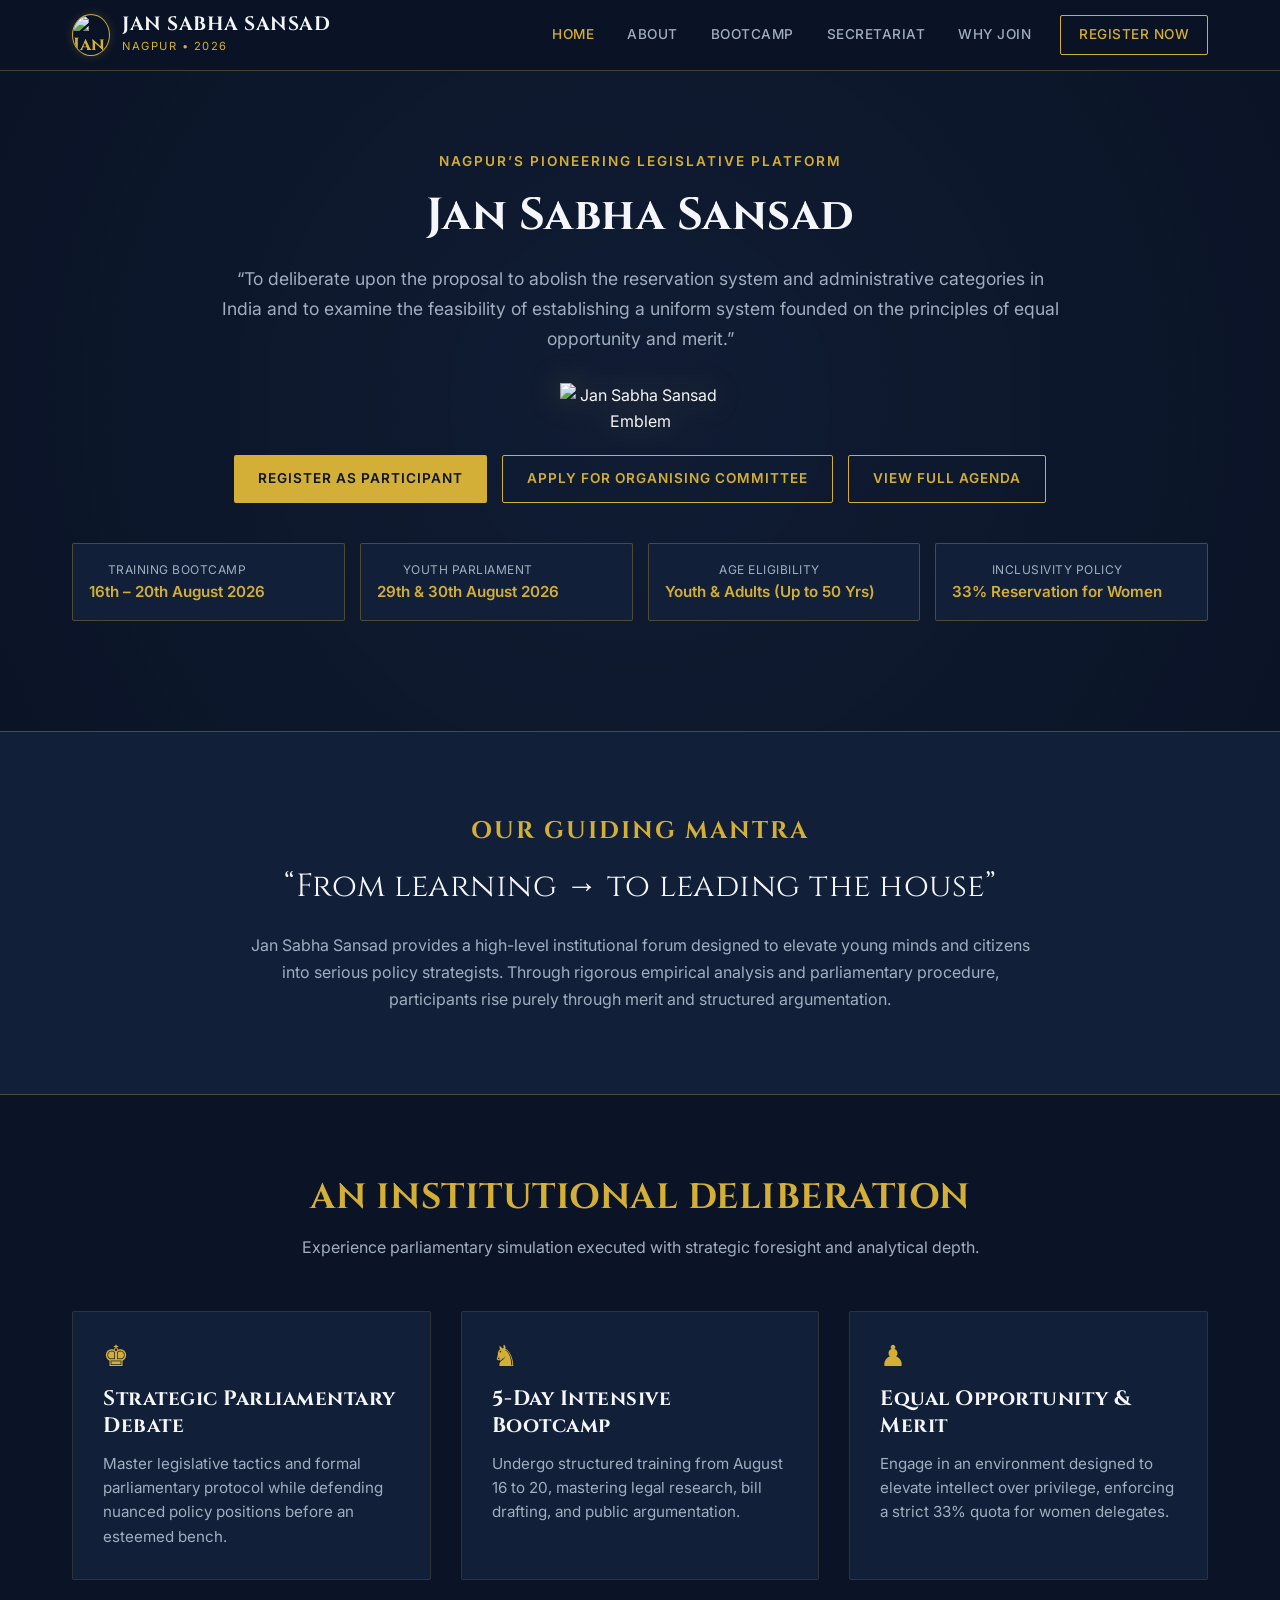
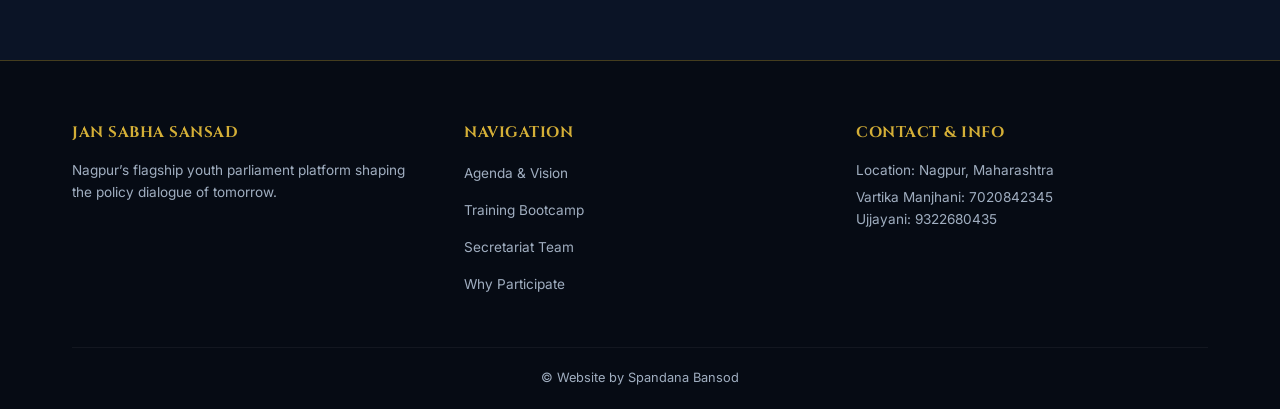
==== index.html @ 9292db88 "file added" ====
<!DOCTYPE html>
<html lang="en">
<head>
  <meta charset="UTF-8">
  <meta name="viewport" content="width=device-width, initial-scale=1.0">
  <title>Jan Sabha Sansad (JSS) | Flagship Youth Parliament</title>
  <link rel="stylesheet" href="css/styles.css">
  <link href="https://fonts.googleapis.com/css2?family=Cinzel:wght@500;700&family=Inter:wght@400;600&display=swap" rel="stylesheet">
</head>
<body>

<header>
  <div class="container nav-container">
    <div class="brand-logo">
      <div class="brand-icon">
        <img src="C:\Users\SPANDANA\Pictures\Screenshots\Screenshot 2026-08-14 153156.png" alt="Jan Sabha Sansad Logo" class="brand-img">
    </div>
      <div class="brand-text">
        <h1>JAN SABHA SANSAD</h1>
        <span>Nagpur • 2026</span>
        
      </div>
    </div>
    

    <button class="hamburger" aria-label="Toggle navigation menu" aria-expanded="false">
      <span class="hamburger-line"></span>
      <span class="hamburger-line"></span>
      <span class="hamburger-line"></span>
    </button>

    <ul class="nav-menu">
      <li><a href="index.html" class="nav-link">Home</a></li>
      <li><a href="about.html" class="nav-link">About</a></li>
      <li><a href="training.html" class="nav-link">Bootcamp</a></li>
      <li><a href="secretariat.html" class="nav-link">Secretariat</a></li>
      <li><a href="why-participate.html" class="nav-link">Why Join</a></li>
      <li><a href="https://docs.google.com/forms/d/e/1FAIpQLSc58LEBp6vYwB91PsTqLuGEHHHrVG1GE3CDFRbxHKaI1CBS5w/viewform?usp=header" target="_blank" rel="noopener" class="nav-link nav-cta">Register Now</a></li>
    </ul>
  </div>
</header>
<div id="navOverlay" class="nav-overlay"></div>

  <section class="section" style="text-align: center; background: radial-gradient(circle at center, rgba(18, 31, 56, 0.8) 0%, rgba(11, 20, 38, 1) 100%);">
    <div class="container">
      <p style="color: var(--gold-primary); letter-spacing: 2px; font-weight: 600; text-transform: uppercase; font-size: clamp(0.75rem, 2vw, 0.85rem); margin-bottom: 15px;">Nagpur’s Pioneering Legislative Platform</p>
      <h1 style="font-size: clamp(1.8rem, 5vw, 2.8rem); line-height: 1.25; max-width: 900px; margin: 0 auto 20px auto; color: var(--text-light);">
        Jan Sabha Sansad
      </h1>
      <p style="max-width: 850px; margin: 0 auto 30px auto; color: var(--text-muted); font-size: clamp(0.95rem, 2vw, 1.1rem); line-height: 1.7;">
        “To deliberate upon the proposal to abolish the reservation system and administrative categories in India and to examine the feasibility of establishing a uniform system founded on the principles of equal opportunity and merit.”
      </p>
      <div style="margin-bottom: 20px;">
  <img src="C:\Users\SPANDANA\Downloads\image-removebg-preview.png" alt="Jan Sabha Sansad Emblem" style="width: min(160px, 40vw); height: auto; margin: 0 auto; filter: drop-shadow(0 0 15px rgba(212, 175, 55, 0.3));">
</div>

      <div class="btn-group">
        <a href="https://docs.google.com/forms/d/e/1FAIpQLSc58LEBp6vYwB91PsTqLuGEHHHrVG1GE3CDFRbxHKaI1CBS5w/viewform?usp=header" target="_blank" rel="noopener" class="btn btn-gold">Register as Participant</a>
        <a href="https://forms.gle/Hen5eWdCSQggNxdBA" target="_blank" rel="noopener" class="btn btn-outline">Apply for Organising Committee</a>
        <a href="about.html" class="btn btn-outline">View Full Agenda</a>
      </div>

      <div class="badge-bar">
        <div class="badge">
          <div>
            <span class="badge-title">Training Bootcamp</span>
            <span class="badge-value">16th – 20th August 2026</span>
          </div>
        </div>
        <div class="badge">
          <div>
            <span class="badge-title">Youth Parliament</span>
            <span class="badge-value">29th & 30th August 2026</span>
          </div>
        </div>
        <div class="badge">
          <div>
            <span class="badge-title">Age Eligibility</span>
            <span class="badge-value">Youth & Adults (Up to 50 Yrs)</span>
          </div>
        </div>
        <div class="badge">
          <div>
            <span class="badge-title">Inclusivity Policy</span>
            <span class="badge-value">33% Reservation for Women</span>
          </div>
        </div>
      </div>
    </div>
  </section>

  <section class="section" style="background: var(--bg-card); border-top: 1px solid var(--border-gold); border-bottom: 1px solid var(--border-gold);">
    <div class="container" style="text-align: center;">
      <h2 style="color: var(--gold-primary); font-size: clamp(1.2rem, 3vw, 1.5rem); letter-spacing: 2px; text-transform: uppercase; margin-bottom: 10px;">Our Guiding Mantra</h2>
      <p class="serif-text" style="font-size: clamp(1.4rem, 4vw, 2rem); color: var(--text-light); margin-bottom: 20px;">“From learning → to leading the house”</p>
      <p style="max-width: 800px; margin: 0 auto; color: var(--text-muted); font-size: clamp(0.9rem, 2vw, 1rem); line-height: 1.7;">
        Jan Sabha Sansad provides a high-level institutional forum designed to elevate young minds and citizens into serious policy strategists. Through rigorous empirical analysis and parliamentary procedure, participants rise purely through merit and structured argumentation.
      </p>
    </div>
  </section>

  <section class="section">
    <div class="container">
      <h2 class="section-title">An Institutional Deliberation</h2>
      <p class="section-subtitle">Experience parliamentary simulation executed with strategic foresight and analytical depth.</p>

      <div class="card-grid">
        <div class="card">
          <div class="card-icon">♚</div>
          <h3>Strategic Parliamentary Debate</h3>
          <p>Master legislative tactics and formal parliamentary protocol while defending nuanced policy positions before an esteemed bench.</p>
        </div>
        <div class="card">
          <div class="card-icon">♞</div>
          <h3>5-Day Intensive Bootcamp</h3>
          <p>Undergo structured training from August 16 to 20, mastering legal research, bill drafting, and public argumentation.</p>
        </div>
        <div class="card">
          <div class="card-icon">♟</div>
          <h3>Equal Opportunity & Merit</h3>
          <p>Engage in an environment designed to elevate intellect over privilege, enforcing a strict 33% quota for women delegates.</p>
        </div>
      </div>
    </div>
  </section>

  <footer>
    <div class="container">
      <div class="footer-grid">
        <div class="footer-col">
          <h4>Jan Sabha Sansad</h4>
          <p style="color: var(--text-muted); font-size: 0.85rem;">Nagpur’s flagship youth parliament platform shaping the policy dialogue of tomorrow.</p>
        </div>
        <div class="footer-col">
          <h4>Navigation</h4>
          <ul class="footer-links">
            <li><a href="about.html">Agenda & Vision</a></li>
            <li><a href="training.html">Training Bootcamp</a></li>
            <li><a href="secretariat.html">Secretariat Team</a></li>
            <li><a href="why-participate.html">Why Participate</a></li>
          </ul>
        </div>
        <div class="footer-col">
          <h4>Contact & Info</h4>
          <p style="color: var(--text-muted); font-size: 0.85rem; margin-bottom: 5px;">Location: Nagpur, Maharashtra</p>
          <p style="color: var(--text-muted); font-size: 0.85rem;">Vartika Manjhani: 7020842345</p>
          <p style="color: var(--text-muted); font-size: 0.85rem;">Ujjayani: 9322680435</p>

</p>

        </div>
      </div>
      <div class="copyright">
        &copy; Website by Spandana Bansod
      </div>
    </div>
  </footer>

  <script src="js/main.js"></script>
</body>
</html>
---- css/styles.css ----
/* ==========================================================================
   Jan Sabha Sansad (JSS) - Global Institutional Stylesheet (Fully Responsive)
   ========================================================================== */

:root {
  --bg-dark: #0b1426;
  --bg-card: #121f38;
  --bg-card-hover: #182846;
  --gold-primary: #d4af37;
  --gold-secondary: #c9a227;
  --gold-muted: rgba(212, 175, 55, 0.15);
  --text-light: #f4f6f9;
  --text-muted: #a0aec0;
  --border-gold: rgba(212, 175, 55, 0.3);
  --font-serif: "Cinzel", "Playfair Display", Georgia, serif;
  --font-sans: "Inter", -apple-system, BlinkMacSystemFont, "Segoe UI", Roboto, sans-serif;
  --transition: all 0.3s cubic-bezier(0.16, 1, 0.3, 1);
}

* {
  box-sizing: border-box;
  margin: 0;
  padding: 0;
}

html {
  scroll-behavior: smooth;
}

body {
  background-color: var(--bg-dark);
  color: var(--text-light);
  font-family: var(--font-sans);
  line-height: 1.6;
  position: relative;
  width: 100%;
  min-height: 100vh;
}

/* Subtly Textured Background with Pattern Motif */
body::before {
  content: "";
  position: fixed;
  top: 0;
  left: 0;
  width: 100%;
  height: 100%;
  background-image: radial-gradient(rgba(212, 175, 55, 0.05) 1px, transparent 0);
  background-size: clamp(20px, 4vw, 32px) clamp(20px, 4vw, 32px);
  pointer-events: none;
  z-index: -1;
}

h1, h2, h3, h4, .serif-text {
  font-family: var(--font-serif);
  letter-spacing: 0.5px;
  overflow-wrap: break-word;
  word-wrap: break-word;
  hyphens: auto;
}

a {
  color: inherit;
  text-decoration: none;
}

img {
  max-width: 100%;
  height: auto;
  display: block;
}

/* Layout Helpers */
.container {
  width: 100%;
  max-width: 1200px;
  margin: 0 auto;
  padding: 0 clamp(16px, 4vw, 32px);
}

.section {
  padding: clamp(40px, 8vw, 80px) 0;
}

.section-title {
  font-size: clamp(1.5rem, 4vw, 2.2rem);
  color: var(--gold-primary);
  text-align: center;
  margin-bottom: 15px;
  position: relative;
  text-transform: uppercase;
  line-height: 1.3;
}

.section-subtitle {
  text-align: center;
  color: var(--text-muted);
  max-width: 700px;
  margin: 0 auto clamp(30px, 5vw, 50px) auto;
  font-size: clamp(0.9rem, 2vw, 1rem);
  line-height: 1.6;
}

/* Header & Navigation */
header {
  background: rgba(11, 20, 38, 0.95);
  backdrop-filter: blur(10px);
  -webkit-backdrop-filter: blur(10px);
  border-bottom: 1px solid var(--border-gold);
  position: sticky;
  top: 0;
  z-index: 1000;
  width: 100%;
}

.nav-container {
  display: flex;
  justify-content: space-between;
  align-items: center;
  min-height: 70px;
  padding-top: 10px;
  padding-bottom: 10px;
}

.brand-logo {
  display: flex;
  align-items: center;
  gap: 12px;
  z-index: 1001;
}

.brand-icon {
  width: 38px;
  height: 38px;
  display: flex;
  align-items: center;
  justify-content: center;
  color: var(--gold-primary);
  font-family: var(--font-serif);
  font-weight: bold;
  font-size: 1.1rem;
  flex-shrink: 0;
}

.brand-text h1 {
  font-size: clamp(1rem, 2.5vw, 1.2rem);
  color: var(--text-light);
  line-height: 1.1;
  white-space: nowrap;
}

.brand-text span {
  font-size: 0.7rem;
  color: var(--gold-primary);
  letter-spacing: 1.5px;
  text-transform: uppercase;
  display: block;
  margin-top: 2px;
}

.nav-menu {
  display: flex;
  align-items: center;
  gap: clamp(12px, 2vw, 25px);
  list-style: none;
}

.nav-link {
  font-size: 0.85rem;
  font-weight: 500;
  color: var(--text-muted);
  transition: var(--transition);
  text-transform: uppercase;
  letter-spacing: 0.5px;
  padding: 8px 4px;
  display: inline-block;
}

.nav-link:hover, .nav-link.active {
  color: var(--gold-primary);
}

.nav-cta {
  border: 1px solid var(--gold-primary);
  padding: 8px 18px;
  color: var(--gold-primary) !important;
  border-radius: 2px;
  white-space: nowrap;
}

.nav-cta:hover {
  background: var(--gold-primary);
  color: var(--bg-dark) !important;
}

/* Hamburger Menu Button */
.hamburger {
  display: none;
  background: transparent;
  border: none;
  cursor: pointer;
  padding: 10px;
  z-index: 1001;
  flex-direction: column;
  justify-content: space-around;
  width: 44px;
  height: 44px;
}

.hamburger-line {
  width: 24px;
  height: 2px;
  background-color: var(--gold-primary);
  transition: var(--transition);
  margin: 0 auto;
}

/* Hamburger Animation States */
.hamburger.active .hamburger-line:nth-child(1) {
  transform: translateY(7px) rotate(45deg);
}

.hamburger.active .hamburger-line:nth-child(2) {
  opacity: 0;
}

.hamburger.active .hamburger-line:nth-child(3) {
  transform: translateY(-7px) rotate(-45deg);
}

/* Buttons & Touch Targets */
.btn {
  display: inline-flex;
  align-items: center;
  justify-content: center;
  min-height: 48px;
  padding: 12px 24px;
  font-weight: 600;
  text-transform: uppercase;
  letter-spacing: 1px;
  font-size: 0.85rem;
  border-radius: 2px;
  transition: var(--transition);
  cursor: pointer;
  border: none;
  text-align: center;
  width: auto;
}

.btn-gold {
  background: var(--gold-primary);
  color: var(--bg-dark);
}

.btn-gold:hover, .btn-gold:focus-visible {
  background: #e5be3b;
  box-shadow: 0 0 15px rgba(212, 175, 55, 0.4);
}

.btn-outline {
  background: transparent;
  color: var(--gold-primary);
  border: 1px solid var(--gold-primary);
}

.btn-outline:hover, .btn-outline:focus-visible {
  background: var(--gold-muted);
}

.btn-group {
  display: flex;
  gap: 15px;
  justify-content: center;
  margin-bottom: 40px;
  flex-wrap: wrap;
}

/* Badges & Highlights */
.badge-bar {
  display: grid;
  grid-template-columns: repeat(auto-fit, minmax(220px, 1fr));
  gap: 15px;
  margin: 30px 0;
  width: 100%;
}

.badge {
  background: var(--bg-card);
  border: 1px solid var(--border-gold);
  padding: 16px;
  display: flex;
  align-items: center;
  gap: 12px;
  border-radius: 2px;
  width: 100%;
}

.badge-title {
  font-size: 0.75rem;
  color: var(--text-muted);
  text-transform: uppercase;
  display: block;
  letter-spacing: 0.5px;
}

.badge-value {
  font-size: 0.95rem;
  color: var(--gold-primary);
  font-weight: 600;
  word-break: break-word;
}

/* Feature & Layout Cards */
.card-grid {
  display: grid;
  grid-template-columns: repeat(auto-fit, minmax(min(100%, 300px), 1fr));
  gap: clamp(20px, 3vw, 30px);
  width: 100%;
}

.card {
  background: var(--bg-card);
  border: 1px solid rgba(212, 175, 55, 0.15);
  padding: clamp(20px, 4vw, 30px);
  border-radius: 2px;
  transition: var(--transition);
  position: relative;
  display: flex;
  flex-direction: column;
  word-break: break-word;
}

.card:hover {
  border-color: var(--gold-primary);
  transform: translateY(-4px);
  background: var(--bg-card-hover);
}

.card-icon {
  font-size: 1.8rem;
  color: var(--gold-primary);
  margin-bottom: 15px;
  line-height: 1;
}

.card h3 {
  font-size: clamp(1.1rem, 2.5vw, 1.3rem);
  margin-bottom: 12px;
  color: var(--text-light);
  line-height: 1.3;
}

.card p {
  color: var(--text-muted);
  font-size: 0.95rem;
  line-height: 1.6;
}

/* Secretariat / Team Section */
.team-grid {
  display: grid;
  grid-template-columns: repeat(auto-fit, minmax(min(100%, 220px), 1fr));
  gap: clamp(20px, 3vw, 30px);
  margin-top: 30px;
  width: 100%;
}

.member-card {
  background: var(--bg-card);
  border: 1px solid var(--border-gold);
  padding: clamp(20px, 3vw, 25px);
  text-align: center;
  border-radius: 2px;
  transition: var(--transition);
  display: flex;
  flex-direction: column;
  align-items: center;
}

.member-card:hover {
  border-color: var(--gold-primary);
  transform: translateY(-4px);
  background: var(--bg-card-hover);
}

.member-photo {
  width: 110px;
  height: 110px;
  border-radius: 50%;
  object-fit: cover;
  border: 2px solid var(--gold-primary);
  margin-bottom: 15px;
  background-color: var(--bg-dark);
  flex-shrink: 0;
}

.member-name {
  font-family: var(--font-serif);
  font-size: clamp(1.05rem, 2vw, 1.2rem);
  color: var(--text-light);
  margin-bottom: 5px;
  word-break: break-word;
}

.member-role {
  color: var(--gold-primary);
  font-size: 0.8rem;
  text-transform: uppercase;
  letter-spacing: 1px;
  font-weight: 600;
}

/* Blockquotes */
.quote-box {
  background: var(--bg-card);
  border-left: 4px solid var(--gold-primary);
  padding: clamp(20px, 4vw, 30px);
  margin-bottom: clamp(30px, 5vw, 50px);
  word-break: break-word;
}

.quote-box blockquote {
  font-size: clamp(1rem, 2.5vw, 1.15rem);
  font-style: italic;
  color: var(--text-light);
  line-height: 1.6;
}

/* Responsive Table Wrapper */
.table-responsive {
  width: 100%;
  overflow-x: auto;
  -webkit-overflow-scrolling: touch;
  margin-bottom: 30px;
  border: 1px solid var(--border-gold);
}

table {
  width: 100%;
  border-collapse: collapse;
  text-align: left;
  min-width: 500px;
}

th, td {
  padding: 12px 16px;
  border-bottom: 1px solid rgba(212, 175, 55, 0.15);
  font-size: 0.9rem;
}

th {
  background: var(--bg-card);
  color: var(--gold-primary);
  text-transform: uppercase;
  font-family: var(--font-serif);
  letter-spacing: 0.5px;
}

td {
  color: var(--text-muted);
}

/* Footer */
footer {
  background: #060b14;
  border-top: 1px solid var(--border-gold);
  padding: clamp(40px, 6vw, 60px) 0 20px 0;
  width: 100%;
}

.footer-grid {
  display: grid;
  grid-template-columns: repeat(auto-fit, minmax(min(100%, 220px), 1fr));
  gap: clamp(30px, 4vw, 40px);
  margin-bottom: 40px;
}

.footer-col h4 {
  color: var(--gold-primary);
  font-size: 0.95rem;
  margin-bottom: 15px;
  text-transform: uppercase;
  letter-spacing: 0.5px;
}

.footer-links {
  list-style: none;
}

.footer-links li {
  margin-bottom: 10px;
}

.footer-links a {
  color: var(--text-muted);
  font-size: 0.85rem;
  transition: var(--transition);
  display: inline-block;
  padding: 2px 0;
}

.footer-links a:hover {
  color: var(--gold-primary);
}

.copyright {
  text-align: center;
  border-top: 1px solid rgba(255, 255, 255, 0.05);
  padding-top: 20px;
  font-size: 0.8rem;
  color: var(--text-muted);
}

/* ==========================================================================
   Responsive Media Queries
   ========================================================================== */

/* Tablet / Mobile Navigation Breakpoint */
@media (max-width: 868px) {
  .hamburger {
    display: flex;
  }

  .nav-menu {
    position: fixed;
    top: 0;
    right: -100%;
    width: 80%;
    max-width: 320px;
    height: 100vh;
    background: var(--bg-dark);
    border-left: 1px solid var(--border-gold);
    flex-direction: column;
    justify-content: center;
    align-items: stretch;
    padding: 80px 30px 40px 30px;
    gap: 15px;
    transition: right 0.35s cubic-bezier(0.16, 1, 0.3, 1);
    box-shadow: -10px 0 30px rgba(0, 0, 0, 0.7);
    z-index: 1000;
  }

  .nav-menu.active {
    right: 0;
  }

  .nav-link {
    font-size: 1rem;
    padding: 12px 0;
    border-bottom: 1px solid rgba(212, 175, 55, 0.1);
    width: 100%;
  }

  .nav-cta {
    margin-top: 15px;
    text-align: center;
    padding: 12px;
  }

  /* Overlay behind mobile menu */
  .nav-overlay {
    position: fixed;
    top: 0;
    left: 0;
    width: 100%;
    height: 100vh;
    background: rgba(0, 0, 0, 0.7);
    backdrop-filter: blur(4px);
    opacity: 0;
    pointer-events: none;
    transition: opacity 0.3s ease;
    z-index: 999;
  }

  .nav-overlay.active {
    opacity: 1;
    pointer-events: auto;
  }
}

/* Mobile Screens Adjustments */
@media (max-width: 576px) {
  .btn-group {
    flex-direction: column;
    width: 100%;
  }

  .btn {
    width: 100%;
  }

  .brand-text h1 {
    font-size: 0.95rem;
  }

  .brand-text span {
    font-size: 0.65rem;
  }

  .brand-icon {
    width: 32px;
    height: 32px;
    font-size: 0.95rem;
  }
}

/* ==========================================================================
   Hamburger Button & Mobile Navigation Drawer
   ========================================================================== */

/* Hamburger Button Icon */
.hamburger {
  display: none; /* Shown via media query below */
  position: relative; /* CRITICAL: Enables z-index so clicks are registered */
  z-index: 1002;
  background: transparent;
  border: none;
  cursor: pointer;
  padding: 8px;
  flex-direction: column;
  justify-content: space-around;
  width: 44px;
  height: 44px;
  -webkit-tap-highlight-color: transparent;
}

.hamburger-line {
  width: 24px;
  height: 2px;
  background-color: var(--gold-primary, #d4af37);
  transition: transform 0.3s ease, opacity 0.3s ease;
  border-radius: 2px;
  display: block;
}

/* Morph lines into an 'X' when menu is open */
.hamburger.active .hamburger-line:nth-child(1) {
  transform: translateY(8px) rotate(45deg);
}

.hamburger.active .hamburger-line:nth-child(2) {
  opacity: 0;
}

.hamburger.active .hamburger-line:nth-child(3) {
  transform: translateY(-8px) rotate(-45deg);
}

/* Mobile Drawer Overlay */
.nav-overlay {
  position: fixed;
  top: 0;
  left: 0;
  width: 100vw;
  height: 100vh;
  background: rgba(0, 0, 0, 0.75);
  backdrop-filter: blur(4px);
  -webkit-backdrop-filter: blur(4px);
  opacity: 0;
  visibility: hidden;
  transition: opacity 0.3s ease, visibility 0.3s ease;
  z-index: 999;
}

.nav-overlay.active {
  opacity: 1;
  visibility: visible;
}

/* Mobile Layout Breakpoint */
@media (max-width: 868px) {
  .hamburger {
    display: flex;
  }

  .nav-menu {
    position: fixed;
    top: 0;
    right: -100%;
    width: 80%;
    max-width: 300px;
    height: 100vh;
    background: var(--bg-dark, #0b1426);
    border-left: 1px solid var(--border-gold, rgba(212, 175, 55, 0.3));
    flex-direction: column;
    justify-content: center;
    align-items: stretch;
    padding: 80px 30px 40px 30px;
    gap: 20px;
    transition: right 0.35s cubic-bezier(0.16, 1, 0.3, 1);
    box-shadow: -10px 0 30px rgba(0, 0, 0, 0.8);
    z-index: 1000;
  }

  .nav-menu.active {
    right: 0 !important;
  }
}

/* ==========================================================================
   Logo & Header Brand Image Styling
   ========================================================================== */

.brand-logo {
  display: flex;
  align-items: center;
  gap: 12px;
  z-index: 1001;
}

.brand-img {
  width: 42px;
  height: 42px;
  object-fit: contain;
  border-radius: 50%;
  border: 1px solid var(--gold-primary, #d4af37);
  flex-shrink: 0;
  box-shadow: 0 0 10px rgba(212, 175, 55, 0.2);
  transition: transform 0.3s ease;
}

.brand-logo:hover .brand-img {
  transform: scale(1.05);
}

/* Mobile scaling for header logo */
@media (max-width: 576px) {
  .brand-img {
    width: 36px;
    height: 36px;
  }
}

/* ==========================================================================
   Meet Your Mentor Section
   ========================================================================== */

.mentor-section {
  padding: clamp(50px, 8vw, 90px) 0;
  text-align: center;
}

.mentor-card {
  max-width: 650px;
  margin: 0 auto;
  padding: clamp(30px, 5vw, 45px);
  display: flex;
  flex-direction: column;
  align-items: center;
  justify-content: center;
  text-align: center;
}

.mentor-image-wrapper {
  margin-bottom: 25px;
  display: flex;
  justify-content: center;
  align-items: center;
  width: 100%;
}

.mentor-img {
  width: clamp(140px, 25vw, 180px);
  height: clamp(140px, 25vw, 180px);
  border-radius: 50%;
  object-fit: cover;
  border: 3px solid var(--gold-primary, #d4af37);
  box-shadow: 0 0 20px rgba(212, 175, 55, 0.25);
  margin: 0 auto;
}

.mentor-title {
  color: var(--gold-primary, #d4af37);
  font-size: 0.85rem;
  text-transform: uppercase;
  letter-spacing: 1.5px;
  margin-bottom: 8px;
  font-weight: 600;
}

.mentor-name {
  font-size: clamp(1.3rem, 3vw, 1.8rem);
  margin-bottom: 15px;
  color: var(--text-light, #f4f6f9);
}

.mentor-bio {
  color: var(--text-muted, #a0aec0);
  font-size: clamp(0.95rem, 2vw, 1.05rem);
  line-height: 1.7;
  max-width: 550px;
  margin: 0 auto;
}
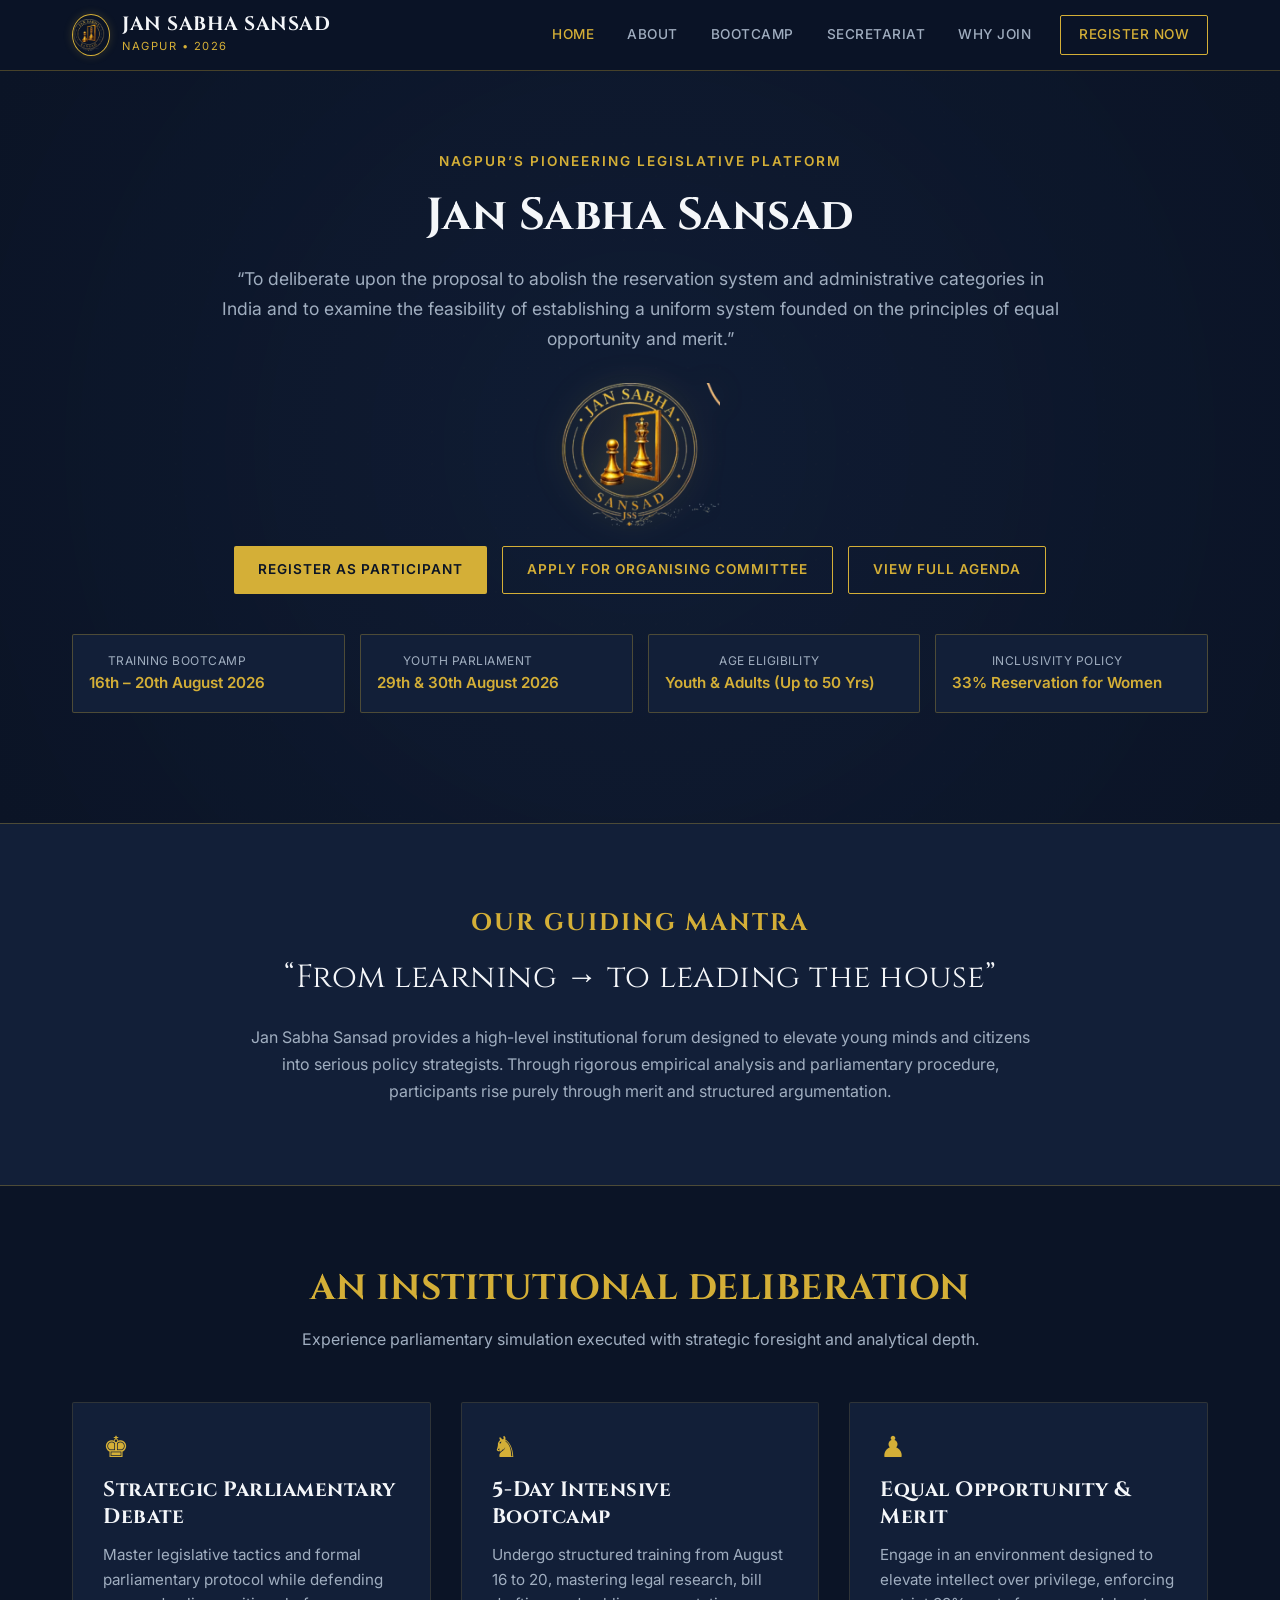
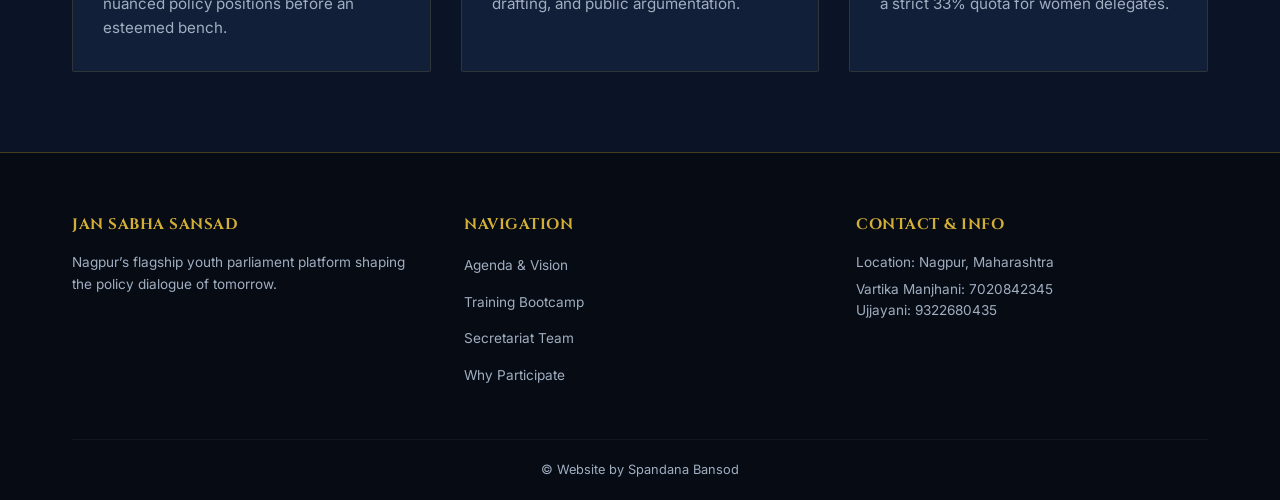
==== commit acbab106: "added images" ====
--- a/index.html
+++ b/index.html
@@ -13,7 +13,7 @@
   <div class="container nav-container">
     <div class="brand-logo">
       <div class="brand-icon">
-        <img src="C:\Users\SPANDANA\Pictures\Screenshots\Screenshot 2026-08-14 153156.png" alt="Jan Sabha Sansad Logo" class="brand-img">
+        <img src="images\image-removebg-preview.png" alt="Jan Sabha Sansad Logo" class="brand-img">
     </div>
       <div class="brand-text">
         <h1>JAN SABHA SANSAD</h1>
@@ -51,7 +51,7 @@
         “To deliberate upon the proposal to abolish the reservation system and administrative categories in India and to examine the feasibility of establishing a uniform system founded on the principles of equal opportunity and merit.”
       </p>
       <div style="margin-bottom: 20px;">
-  <img src="C:\Users\SPANDANA\Downloads\image-removebg-preview.png" alt="Jan Sabha Sansad Emblem" style="width: min(160px, 40vw); height: auto; margin: 0 auto; filter: drop-shadow(0 0 15px rgba(212, 175, 55, 0.3));">
+  <img src="images\image-removebg-preview.png" alt="Jan Sabha Sansad Emblem" style="width: min(160px, 40vw); height: auto; margin: 0 auto; filter: drop-shadow(0 0 15px rgba(212, 175, 55, 0.3));">
 </div>
 
       <div class="btn-group">
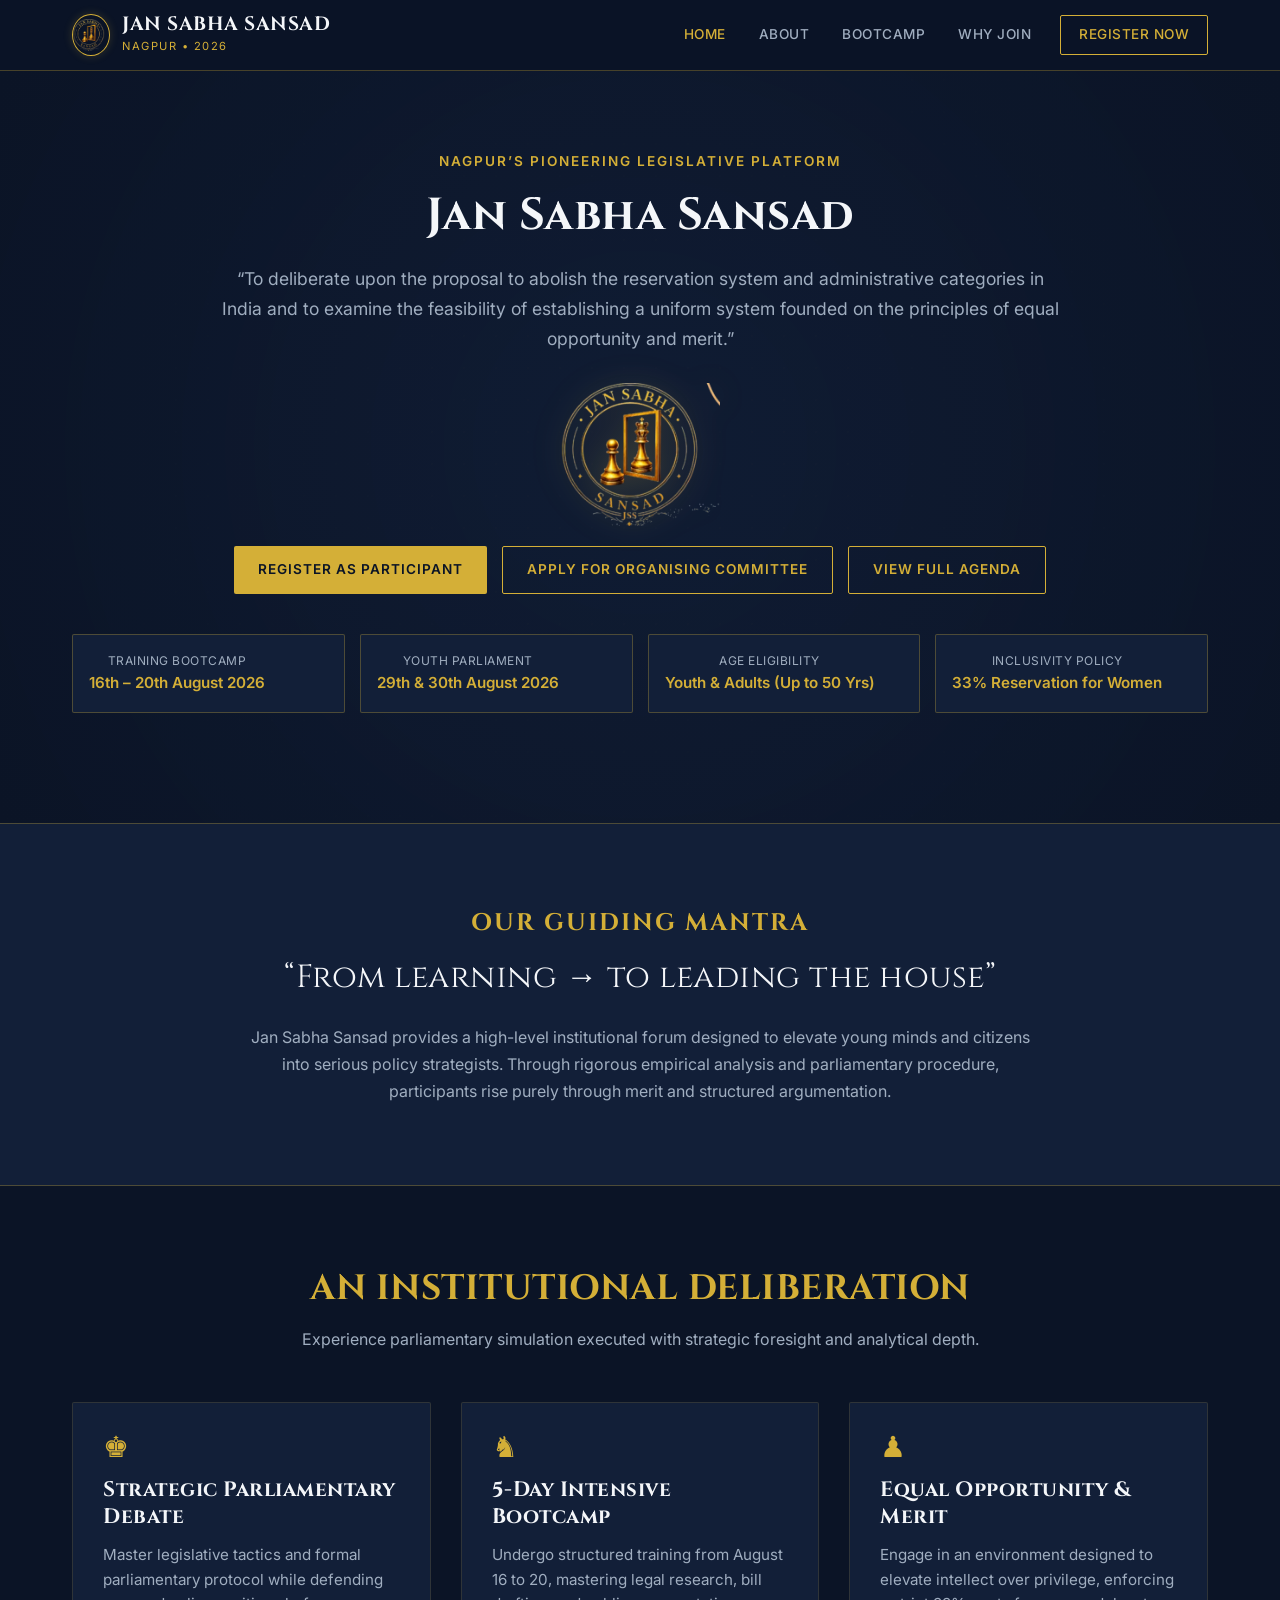
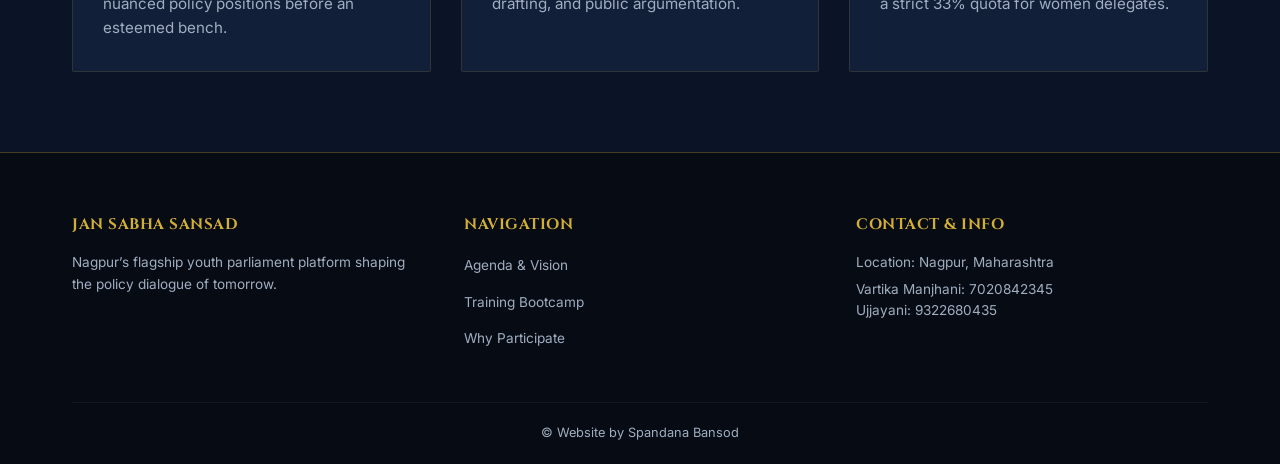
==== commit 866cbb4c: "deleted secretariat page" ====
--- a/index.html
+++ b/index.html
@@ -33,7 +33,6 @@
       <li><a href="index.html" class="nav-link">Home</a></li>
       <li><a href="about.html" class="nav-link">About</a></li>
       <li><a href="training.html" class="nav-link">Bootcamp</a></li>
-      <li><a href="secretariat.html" class="nav-link">Secretariat</a></li>
       <li><a href="why-participate.html" class="nav-link">Why Join</a></li>
       <li><a href="https://docs.google.com/forms/d/e/1FAIpQLSc58LEBp6vYwB91PsTqLuGEHHHrVG1GE3CDFRbxHKaI1CBS5w/viewform?usp=header" target="_blank" rel="noopener" class="nav-link nav-cta">Register Now</a></li>
     </ul>
@@ -136,7 +135,6 @@
           <ul class="footer-links">
             <li><a href="about.html">Agenda & Vision</a></li>
             <li><a href="training.html">Training Bootcamp</a></li>
-            <li><a href="secretariat.html">Secretariat Team</a></li>
             <li><a href="why-participate.html">Why Participate</a></li>
           </ul>
         </div>
